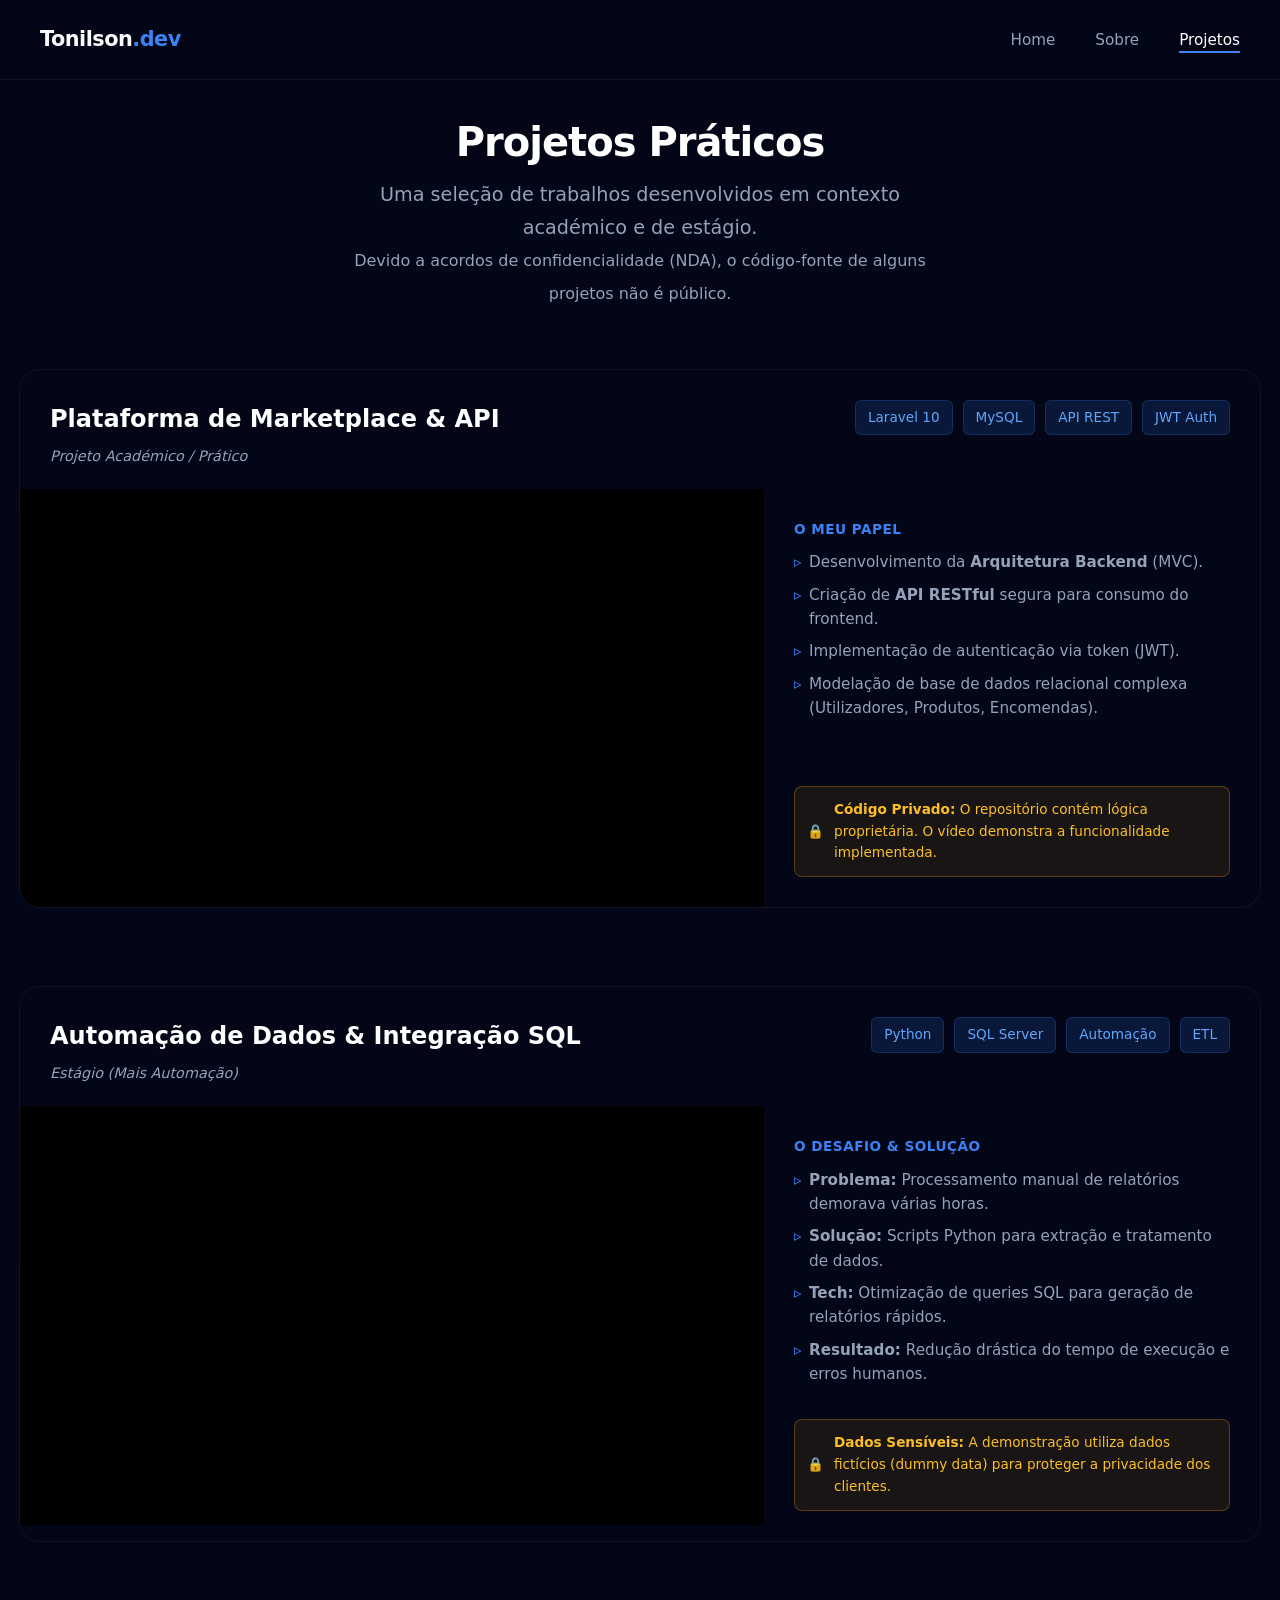
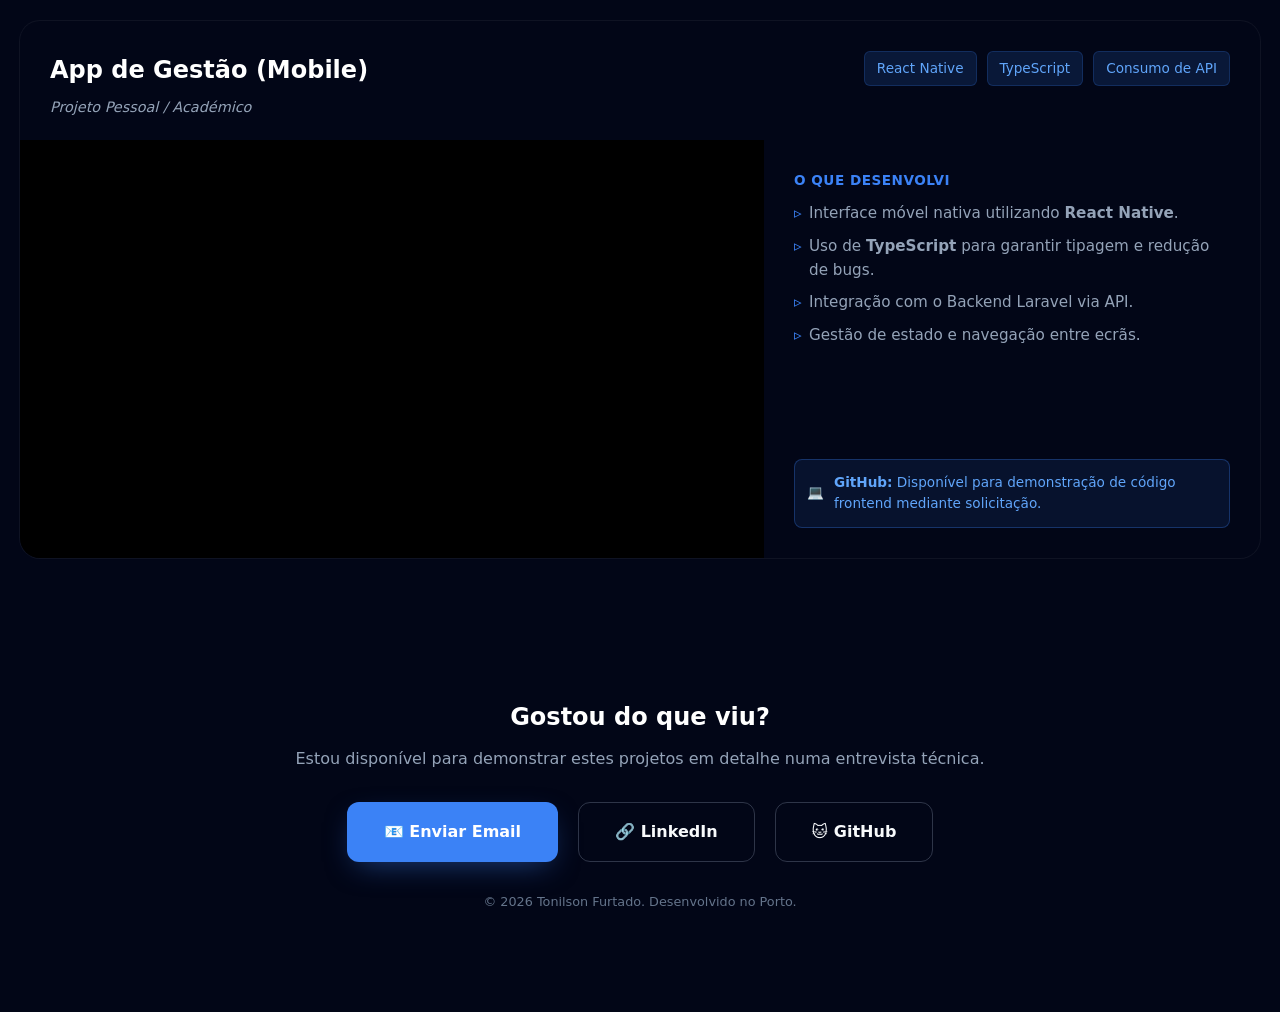
==== projetos.html @ 2f73ee65 "feat: primeiro commit - portfolio pessoal" ====
<!DOCTYPE html>
<html lang="pt-PT">
<head>
    <meta charset="UTF-8">
    <meta name="viewport" content="width=device-width, initial-scale=1.0">
    <title>Projetos | Tonilson Furtado</title>
    <meta name="description" content="Demonstração prática de projetos em Laravel, PHP, Python e React Native.">
    <link rel="stylesheet" href="assets/css/style.css">
</head>
<body>

    <nav class="navbar">
        <div class="nav-logo">Tonilson<span>.dev</span></div>
        <ul class="nav-links">
            <li><a href="index.html" class="nav-link">Home</a></li>
            <li><a href="sobre.html" class="nav-link">Sobre</a></li>
            <li><a href="projetos.html" class="nav-link active">Projetos</a></li>
        </ul>
    </nav>

    <main class="about-wrapper"> <div class="container">

            <section class="projects-intro animate-up" style="transition-delay: 100ms;">
                <h1 class="hero-title" style="font-size: 2.5rem; margin-bottom: 15px;">
                    Projetos Práticos
                </h1>
                <p class="hero-subtitle" style="margin-bottom: 0;">
                    Uma seleção de trabalhos desenvolvidos em contexto académico e de estágio.
                    <br>
                    <small style="color: var(--text-muted);">Devido a acordos de confidencialidade (NDA), o código-fonte de alguns projetos não é público.</small>
                </p>
            </section>

            <div class="projects-list">

                <article class="project-card animate-up" style="transition-delay: 200ms;">
                    <div class="project-header">
                        <div class="project-title">
                            <h3>Plataforma de Marketplace & API</h3>
                            <span class="project-context">Projeto Académico / Prático</span>
                        </div>
                        <div class="skill-tags">
                            <span class="tag primary">Laravel 10</span>
                            <span class="tag primary">MySQL</span>
                            <span class="tag primary">API REST</span>
                            <span class="tag primary">JWT Auth</span>
                        </div>
                    </div>

                    <div class="project-body">
                        <div class="video-wrapper">
                            <iframe src="https://www.youtube.com/embed/placeholder" title="Demo Marketplace" frameborder="0" allowfullscreen></iframe>
                        </div>

                        <div class="project-details">
                            <div class="detail-block">
                                <div class="detail-title">O Meu Papel</div>
                                <ul class="detail-list">
                                    <li>Desenvolvimento da <strong>Arquitetura Backend</strong> (MVC).</li>
                                    <li>Criação de <strong>API RESTful</strong> segura para consumo do frontend.</li>
                                    <li>Implementação de autenticação via token (JWT).</li>
                                    <li>Modelação de base de dados relacional complexa (Utilizadores, Produtos, Encomendas).</li>
                                </ul>
                            </div>

                            <div class="nda-badge">
                                <span>🔒</span>
                                <div><strong>Código Privado:</strong> O repositório contém lógica proprietária. O vídeo demonstra a funcionalidade implementada.</div>
                            </div>
                        </div>
                    </div>
                </article>

                <article class="project-card animate-up" style="transition-delay: 300ms;">
                    <div class="project-header">
                        <div class="project-title">
                            <h3>Automação de Dados & Integração SQL</h3>
                            <span class="project-context">Estágio (Mais Automação)</span>
                        </div>
                        <div class="skill-tags">
                            <span class="tag primary">Python</span>
                            <span class="tag primary">SQL Server</span>
                            <span class="tag primary">Automação</span>
                            <span class="tag primary">ETL</span>
                        </div>
                    </div>

                    <div class="project-body">
                        <div class="video-wrapper">
                            <iframe src="https://www.youtube.com/embed/placeholder" title="Demo Automação" frameborder="0" allowfullscreen></iframe>
                        </div>

                        <div class="project-details">
                            <div class="detail-block">
                                <div class="detail-title">O Desafio & Solução</div>
                                <ul class="detail-list">
                                    <li><strong>Problema:</strong> Processamento manual de relatórios demorava várias horas.</li>
                                    <li><strong>Solução:</strong> Scripts Python para extração e tratamento de dados.</li>
                                    <li><strong>Tech:</strong> Otimização de queries SQL para geração de relatórios rápidos.</li>
                                    <li><strong>Resultado:</strong> Redução drástica do tempo de execução e erros humanos.</li>
                                </ul>
                            </div>

                            <div class="nda-badge">
                                <span>🔒</span>
                                <div><strong>Dados Sensíveis:</strong> A demonstração utiliza dados fictícios (dummy data) para proteger a privacidade dos clientes.</div>
                            </div>
                        </div>
                    </div>
                </article>

                <article class="project-card animate-up" style="transition-delay: 400ms;">
                    <div class="project-header">
                        <div class="project-title">
                            <h3>App de Gestão (Mobile)</h3>
                            <span class="project-context">Projeto Pessoal / Académico</span>
                        </div>
                        <div class="skill-tags">
                            <span class="tag primary">React Native</span>
                            <span class="tag primary">TypeScript</span>
                            <span class="tag primary">Consumo de API</span>
                        </div>
                    </div>

                    <div class="project-body">
                        <div class="video-wrapper">
                            <iframe src="https://www.youtube.com/embed/placeholder" title="Demo App Mobile" frameborder="0" allowfullscreen></iframe>
                        </div>

                        <div class="project-details">
                            <div class="detail-block">
                                <div class="detail-title">O Que Desenvolvi</div>
                                <ul class="detail-list">
                                    <li>Interface móvel nativa utilizando <strong>React Native</strong>.</li>
                                    <li>Uso de <strong>TypeScript</strong> para garantir tipagem e redução de bugs.</li>
                                    <li>Integração com o Backend Laravel via API.</li>
                                    <li>Gestão de estado e navegação entre ecrãs.</li>
                                </ul>
                            </div>
                            
                            <div class="nda-badge" style="background: rgba(59, 130, 246, 0.1); border-color: rgba(59, 130, 246, 0.3); color: #60a5fa;">
                                <span>💻</span>
                                <div><strong>GitHub:</strong> Disponível para demonstração de código frontend mediante solicitação.</div>
                            </div>
                        </div>
                    </div>
                </article>

            </div>

            <section style="margin-top: 100px; padding: 40px; background: var(--bg-card); border-radius: 20px; text-align: center; border: 1px solid var(--border-subtle);">
                <h2 style="color: #fff; margin-bottom: 10px;">Gostou do que viu?</h2>
                <p style="color: var(--text-muted); margin-bottom: 30px;">
                    Estou disponível para demonstrar estes projetos em detalhe numa entrevista técnica.
                </p>
                <div style="display: flex; gap: 20px; justify-content: center; flex-wrap: wrap;">
                    <a href="mailto:furtadotonilson5@gmail.com" class="btn btn-primary">
                        📧 Enviar Email
                    </a>
                    <a href="https://linkedin.com/in/tonilson-furtado" target="_blank" class="btn btn-secondary">
                        🔗 LinkedIn
                    </a>
                    <a href="https://github.com/tonilson" target="_blank" class="btn btn-secondary">
                        🐱 GitHub
                    </a>
                </div>
                <p style="margin-top: 30px; font-size: 0.8rem; color: #64748b;">
                    &copy; 2026 Tonilson Furtado. Desenvolvido no Porto.
                </p>
            </section>

        </div>
    </main>

    <script src="assets/js/main.js"></script>
</body>
</html>
---- assets/css/style.css ----
:root {
    --bg-solid: #020617;
    --primary: #3b82f6;
    --primary-glow: rgba(59, 130, 246, 0.5);
    --text-main: #f8fafc;
    --text-muted: #94a3b8;
    --font-main: 'Inter', system-ui, -apple-system, sans-serif;
    --nav-height: 80px;
}

* {
    margin: 0;
    padding: 0;
    box-sizing: border-box;
}

body {
    background-color: var(--bg-solid);
    color: var(--text-main);
    font-family: var(--font-main);
    line-height: 1.6;
    overflow-x: hidden;
}

a { text-decoration: none; color: inherit; }
ul { list-style: none; }


.navbar {
    position: fixed; 
    top: 0;
    left: 0;
    width: 100%;
    height: var(--nav-height);
    display: flex;
    justify-content: space-between;
    align-items: center;
    padding: 0 40px;
    z-index: 1000;
    
 
    background: rgba(2, 6, 23, 0.85); 
    backdrop-filter: blur(12px);      
    -webkit-backdrop-filter: blur(12px);
    border-bottom: 1px solid rgba(255, 255, 255, 0.05); 
}

.nav-logo {
    font-size: 1.3rem;
    font-weight: 800;
    color: var(--text-main);
    letter-spacing: -0.5px;
}

.nav-logo span { color: var(--primary); }

.nav-links {
    display: flex;
    gap: 40px;
}

.nav-link {
    color: var(--text-muted);
    font-weight: 500;
    font-size: 0.95rem;
    position: relative;
    transition: color 0.3s ease;
}


.nav-link::after {
    content: '';
    position: absolute;
    width: 0;
    height: 2px;
    bottom: -4px;
    left: 0;
    background-color: var(--primary);
    transition: width 0.3s ease;
}

.nav-link:hover {
    color: #fff;
}

.nav-link:hover::after,
.nav-link.active::after {
    width: 100%; 
}

.nav-link.active {
    color: #fff;
}


.home-wrapper {
    min-height: 100vh;
    display: flex;
    align-items: center;     
    justify-content: center; 
    padding-top: var(--nav-height); 
    background: radial-gradient(circle at top, #0f172a 0%, var(--bg-solid) 70%);
}

.hero-container {
    max-width: 800px; 
    width: 100%;
    padding: 0 20px;
    text-align: center;
}

.hero-text {
    display: flex;
    flex-direction: column;
    align-items: center;
}


.status-badge {
    display: inline-flex;
    align-items: center;
    gap: 8px;
    background: rgba(30, 41, 59, 0.6);
    border: 1px solid rgba(59, 130, 246, 0.3);
    color: #60a5fa;
    padding: 8px 16px;
    border-radius: 50px;
    font-size: 0.85rem;
    font-weight: 500;
    margin-bottom: 30px;
}

.status-dot {
    width: 8px;
    height: 8px;
    background-color: #22c55e;
    border-radius: 50%;
    box-shadow: 0 0 10px #22c55e;
    animation: pulse 2s infinite;
}


.hero-title {
    font-size: clamp(2.5rem, 6vw, 4.5rem); 
    line-height: 1.1;
    font-weight: 800;
    margin-bottom: 24px;
    color: #fff;
    letter-spacing: -1px;
}

.hero-title span {
    background: linear-gradient(to right, #60a5fa, #3b82f6, #60a5fa);
    background-size: 200% auto;
    -webkit-background-clip: text;
    -webkit-text-fill-color: transparent;
    animation: shine 5s linear infinite;
}

.hero-subtitle {
    font-size: 1.2rem;
    color: var(--text-muted);
    line-height: 1.7;
    margin-bottom: 48px;
    max-width: 600px; 
    margin-left: auto;
    margin-right: auto;
}

.hero-subtitle strong {
    color: #e2e8f0;
    font-weight: 600;
}


.cta-group {
    display: flex;
    gap: 20px;
    justify-content: center;
    flex-wrap: wrap;
}

.btn {
    display: inline-flex;
    align-items: center;
    justify-content: center;
    padding: 16px 36px;
    border-radius: 12px;
    font-weight: 600;
    text-decoration: none;
    transition: all 0.3s ease;
}

.btn-primary {
    background: var(--primary);
    color: white;
    box-shadow: 0 10px 30px -10px var(--primary-glow);
    border: 1px solid transparent;
}

.btn-primary:hover {
    transform: translateY(-3px);
    background: #2563eb;
    box-shadow: 0 20px 40px -10px var(--primary-glow);
}

.btn-secondary {
    background: transparent;
    border: 1px solid rgba(148, 163, 184, 0.3);
    color: var(--text-main);
}

.btn-secondary:hover {
    border-color: #fff;
    background: rgba(255, 255, 255, 0.05);
}


.animate-up {
    opacity: 0;
    transform: translateY(30px);
    transition: opacity 0.8s ease-out, transform 0.8s ease-out;
}

.animate-up.visible {
    opacity: 1;
    transform: translateY(0);
}


.about-wrapper {
    padding: 120px 20px 60px 20px;
    min-height: 100vh;
    background: var(--bg-solid);
}

.about-container {
    max-width: 1000px; 
    margin: 0 auto;
}


.about-intro {
    display: grid;
    grid-template-columns: 1.5fr 1fr; 
    gap: 60px;
    align-items: center;
    margin-bottom: 80px;
}

.text-content p {
    margin-bottom: 20px;
    color: var(--text-muted);
    font-size: 1.05rem;
    line-height: 1.8;
}

.text-content strong {
    color: #e2e8f0;
    font-weight: 600;
}


.about-image-wrapper {
    position: relative;
    display: flex;
    justify-content: center;
}

.about-img {
    width: 100%;
    max-width: 350px;
    height: 380px;
    object-fit: cover;
    object-position: top; 
    border-radius: 24px;
    border: 1px solid var(--border-subtle);
    box-shadow: 0 20px 40px -10px rgba(0,0,0,0.6);
    filter: grayscale(10%);
    transition: filter 0.3s, transform 0.3s;
}

.about-img:hover {
    filter: grayscale(0%);
    transform: translateY(-5px);
}


.skills-grid {
    display: grid;
    grid-template-columns: 1fr 1fr;
    gap: 30px;
    margin-bottom: 80px;
}

.skill-card {
    background: rgba(15, 23, 42, 0.6);
    border: 1px solid var(--border-subtle);
    padding: 30px;
    border-radius: 16px;
    transition: transform 0.3s ease;
}

.skill-card:hover {
    transform: translateY(-5px);
    border-color: rgba(59, 130, 246, 0.3);
}

.skill-card.main {
    background: linear-gradient(to bottom right, rgba(15, 23, 42, 0.8), rgba(59, 130, 246, 0.05));
    border-color: rgba(59, 130, 246, 0.2);
}

.skill-header {
    font-size: 1.2rem;
    font-weight: 700;
    color: #fff;
    margin-bottom: 15px;
    display: flex;
    align-items: center;
    gap: 10px;
}

.skill-desc {
    font-size: 0.9rem;
    color: var(--text-muted);
    margin-bottom: 20px;
    border-bottom: 1px solid rgba(255,255,255,0.05);
    padding-bottom: 15px;
}

.skill-tags {
    display: flex;
    flex-wrap: wrap;
    gap: 10px;
}

.tag {
    font-size: 0.85rem;
    padding: 6px 12px;
    border-radius: 6px;
    font-weight: 500;
}

.tag.primary {
    background: rgba(59, 130, 246, 0.15);
    color: #60a5fa;
    border: 1px solid rgba(59, 130, 246, 0.2);
}

.tag.secondary {
    background: rgba(148, 163, 184, 0.1);
    color: #cbd5e1;
    border: 1px solid rgba(148, 163, 184, 0.15);
}


.timeline-section {
    display: grid;
    grid-template-columns: 1fr 1fr;
    gap: 60px;
}

.section-subtitle {
    font-size: 1.5rem;
    color: #fff;
    margin-bottom: 30px;
    border-bottom: 2px solid var(--border-subtle);
    padding-bottom: 10px;
    display: inline-block;
}

.timeline-item {
    position: relative;
    padding-left: 20px;
    border-left: 2px solid var(--border-subtle);
    margin-bottom: 40px;
}

.timeline-item::before {
    content: '';
    position: absolute;
    left: -6px;
    top: 0;
    width: 10px;
    height: 10px;
    border-radius: 50%;
    background: var(--bg-solid);
    border: 2px solid var(--primary);
}

.tm-date {
    display: block;
    font-size: 0.85rem;
    color: var(--primary);
    font-weight: 600;
    margin-bottom: 5px;
    text-transform: uppercase;
    letter-spacing: 0.5px;
}

.tm-role {
    font-size: 1.1rem;
    font-weight: 700;
    color: #fff;
    margin-bottom: 5px;
}

.tm-place {
    font-size: 0.95rem;
    color: #cbd5e1;
    margin-bottom: 15px;
    font-style: italic;
}

.tm-list {
    padding-left: 15px;
}

.tm-list li {
    font-size: 0.95rem;
    color: var(--text-muted);
    margin-bottom: 8px;
    list-style-type: disc;
}


@media (max-width: 900px) {
    .about-intro {
        grid-template-columns: 1fr;
        text-align: center;
    }
    .about-image-wrapper {
        order: -1; 
        margin-bottom: 30px;
    }
    .about-img { max-width: 280px; height: 300px; }
    .skills-grid, .timeline-section { grid-template-columns: 1fr; gap: 40px; }
}


.languages-grid {
    display: grid;
    grid-template-columns: repeat(auto-fit, minmax(200px, 1fr));
    gap: 20px;
    margin-top: 20px;
}

.lang-card {
    background: rgba(15, 23, 42, 0.4);
    border: 1px solid var(--border-subtle);
    padding: 20px;
    border-radius: 12px;
    display: flex;
    align-items: center;
    gap: 15px;
}

.lang-icon {
    font-size: 1.5rem;
}

.lang-info h4 {
    font-size: 1rem;
    color: #fff;
    margin-bottom: 2px;
}

.lang-info span {
    font-size: 0.85rem;
    color: var(--text-muted);
}

.projects-intro {
    text-align: center;
    max-width: 700px;
    margin: 0 auto 60px auto;
}


.projects-list {
    display: flex;
    flex-direction: column;
    gap: 80px; 
}


.project-card {
    background: var(--bg-card);
    border: 1px solid var(--border-subtle);
    border-radius: 20px;
    overflow: hidden;
    position: relative;
    box-shadow: 0 0 0 1px rgba(255,255,255,0.05);
}


.project-header {
    padding: 30px 30px 20px 30px;
    border-bottom: 1px solid var(--border-subtle);
    display: flex;
    justify-content: space-between;
    align-items: flex-start;
    flex-wrap: wrap;
    gap: 20px;
}

.project-title h3 {
    font-size: 1.5rem;
    color: #fff;
    margin-bottom: 5px;
}

.project-context {
    font-size: 0.9rem;
    color: var(--text-muted);
    font-style: italic;
}


.project-body {
    display: grid;
    grid-template-columns: 1.2fr 0.8fr; 
}


.video-wrapper {
    position: relative;
    padding-bottom: 56.25%; 
    height: 0;
    background: #000;
    border-right: 1px solid var(--border-subtle);
}

.video-wrapper iframe {
    position: absolute;
    top: 0;
    left: 0;
    width: 100%;
    height: 100%;
}


.project-details {
    padding: 30px;
    display: flex;
    flex-direction: column;
    justify-content: center;
}

.detail-block {
    margin-bottom: 25px;
}

.detail-title {
    font-size: 0.85rem;
    text-transform: uppercase;
    color: var(--primary);
    font-weight: 700;
    margin-bottom: 10px;
    letter-spacing: 0.5px;
}

.detail-list {
    list-style: none;
    padding: 0;
}

.detail-list li {
    font-size: 0.95rem;
    color: var(--text-muted);
    margin-bottom: 8px;
    padding-left: 15px;
    position: relative;
}

.detail-list li::before {
    content: '▹';
    color: var(--primary);
    position: absolute;
    left: 0;
}


.nda-badge {
    margin-top: auto; 
    background: rgba(245, 158, 11, 0.1); 
    border: 1px solid rgba(245, 158, 11, 0.3);
    color: #fbbf24;
    padding: 12px;
    border-radius: 8px;
    font-size: 0.85rem;
    display: flex;
    align-items: center;
    gap: 10px;
}


@media (max-width: 900px) {
    .project-body {
        grid-template-columns: 1fr; 
    }
    .video-wrapper {
        border-right: none;
        border-bottom: 1px solid var(--border-subtle);
    }
    .project-header {
        flex-direction: column;
        gap: 10px;
    }
}

@keyframes pulse {
    0% { box-shadow: 0 0 0 0 rgba(34, 197, 94, 0.4); }
    70% { box-shadow: 0 0 0 10px rgba(34, 197, 94, 0); }
    100% { box-shadow: 0 0 0 0 rgba(34, 197, 94, 0); }
}

@keyframes shine {
    to { background-position: 200% center; }
}


@media (max-width: 768px) {
    .navbar { padding: 0 20px; }
    .nav-links { gap: 20px; font-size: 0.85rem; }
    .hero-title { font-size: 2.5rem; }
}
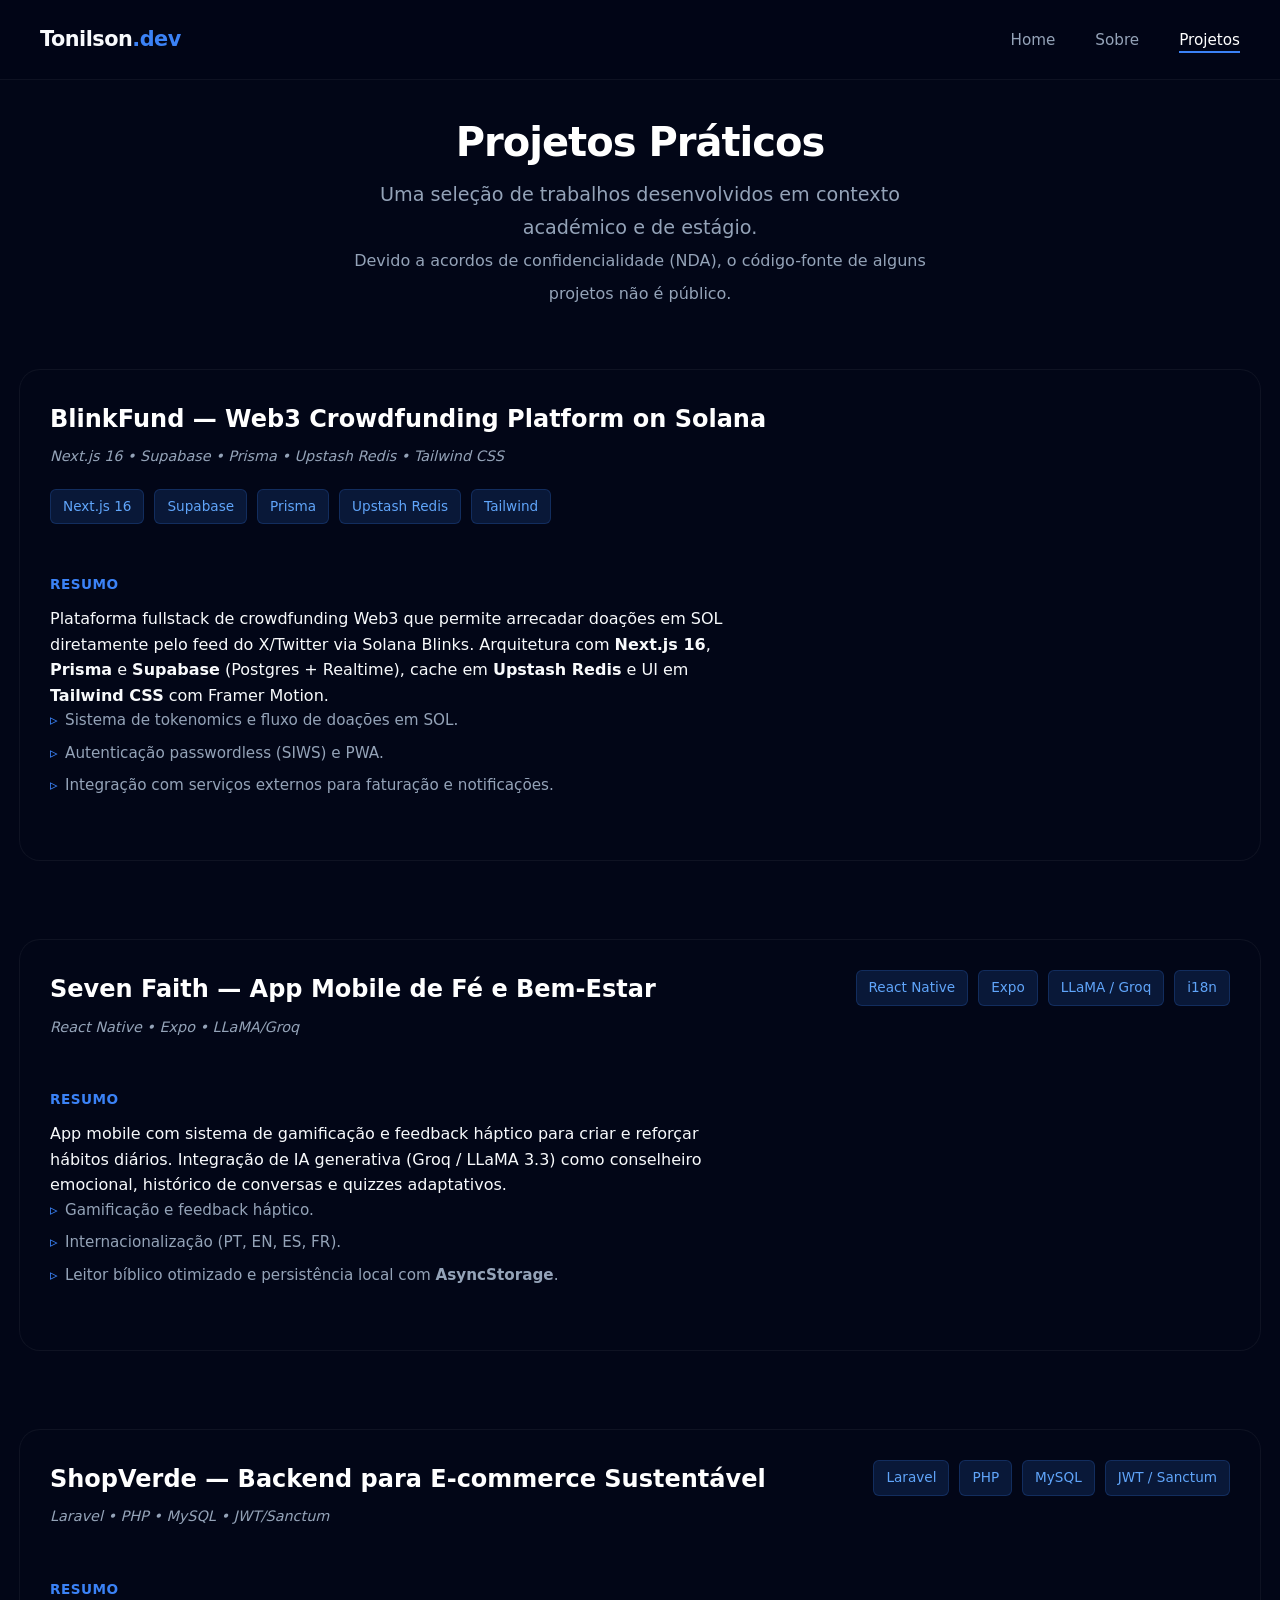
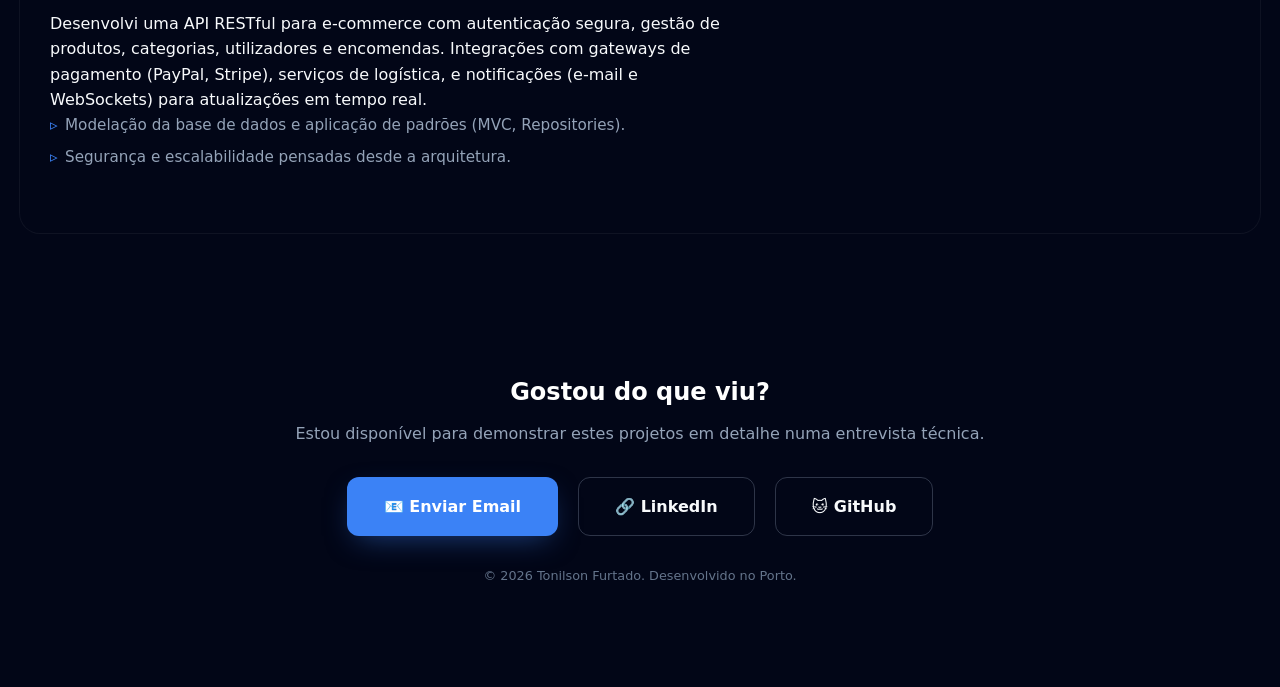
==== commit 6ac4d530: "feat: atualizar conteúdo do site com informações completas do CV (nome, skills, experiência e projet" ====
--- a/projetos.html
+++ b/projetos.html
@@ -36,36 +36,28 @@
                 <article class="project-card animate-up" style="transition-delay: 200ms;">
                     <div class="project-header">
                         <div class="project-title">
-                            <h3>Plataforma de Marketplace & API</h3>
-                            <span class="project-context">Projeto Académico / Prático</span>
+                            <h3>BlinkFund — Web3 Crowdfunding Platform on Solana</h3>
+                            <span class="project-context">Next.js 16 • Supabase • Prisma • Upstash Redis • Tailwind CSS</span>
                         </div>
                         <div class="skill-tags">
-                            <span class="tag primary">Laravel 10</span>
-                            <span class="tag primary">MySQL</span>
-                            <span class="tag primary">API REST</span>
-                            <span class="tag primary">JWT Auth</span>
+                            <span class="tag primary">Next.js 16</span>
+                            <span class="tag primary">Supabase</span>
+                            <span class="tag primary">Prisma</span>
+                            <span class="tag primary">Upstash Redis</span>
+                            <span class="tag primary">Tailwind</span>
                         </div>
                     </div>
 
                     <div class="project-body">
-                        <div class="video-wrapper">
-                            <iframe src="https://www.youtube.com/embed/placeholder" title="Demo Marketplace" frameborder="0" allowfullscreen></iframe>
-                        </div>
-
                         <div class="project-details">
                             <div class="detail-block">
-                                <div class="detail-title">O Meu Papel</div>
+                                <div class="detail-title">Resumo</div>
+                                <p class="detail-list">Plataforma fullstack de crowdfunding Web3 que permite arrecadar doações em SOL diretamente pelo feed do X/Twitter via Solana Blinks. Arquitetura com <strong>Next.js 16</strong>, <strong>Prisma</strong> e <strong>Supabase</strong> (Postgres + Realtime), cache em <strong>Upstash Redis</strong> e UI em <strong>Tailwind CSS</strong> com Framer Motion.</p>
                                 <ul class="detail-list">
-                                    <li>Desenvolvimento da <strong>Arquitetura Backend</strong> (MVC).</li>
-                                    <li>Criação de <strong>API RESTful</strong> segura para consumo do frontend.</li>
-                                    <li>Implementação de autenticação via token (JWT).</li>
-                                    <li>Modelação de base de dados relacional complexa (Utilizadores, Produtos, Encomendas).</li>
+                                  <li>Sistema de tokenomics e fluxo de doações em SOL.</li>
+                                  <li>Autenticação passwordless (SIWS) e PWA.</li>
+                                  <li>Integração com serviços externos para faturação e notificações.</li>
                                 </ul>
-                            </div>
-
-                            <div class="nda-badge">
-                                <span>🔒</span>
-                                <div><strong>Código Privado:</strong> O repositório contém lógica proprietária. O vídeo demonstra a funcionalidade implementada.</div>
                             </div>
                         </div>
                     </div>
@@ -74,36 +66,27 @@
                 <article class="project-card animate-up" style="transition-delay: 300ms;">
                     <div class="project-header">
                         <div class="project-title">
-                            <h3>Automação de Dados & Integração SQL</h3>
-                            <span class="project-context">Estágio (Mais Automação)</span>
+                            <h3>Seven Faith — App Mobile de Fé e Bem-Estar</h3>
+                            <span class="project-context">React Native • Expo • LLaMA/Groq</span>
                         </div>
                         <div class="skill-tags">
-                            <span class="tag primary">Python</span>
-                            <span class="tag primary">SQL Server</span>
-                            <span class="tag primary">Automação</span>
-                            <span class="tag primary">ETL</span>
+                            <span class="tag primary">React Native</span>
+                            <span class="tag primary">Expo</span>
+                            <span class="tag primary">LLaMA / Groq</span>
+                            <span class="tag primary">i18n</span>
                         </div>
                     </div>
 
                     <div class="project-body">
-                        <div class="video-wrapper">
-                            <iframe src="https://www.youtube.com/embed/placeholder" title="Demo Automação" frameborder="0" allowfullscreen></iframe>
-                        </div>
-
                         <div class="project-details">
                             <div class="detail-block">
-                                <div class="detail-title">O Desafio & Solução</div>
+                                <div class="detail-title">Resumo</div>
+                                <p class="detail-list">App mobile com sistema de gamificação e feedback háptico para criar e reforçar hábitos diários. Integração de IA generativa (Groq / LLaMA 3.3) como conselheiro emocional, histórico de conversas e quizzes adaptativos.</p>
                                 <ul class="detail-list">
-                                    <li><strong>Problema:</strong> Processamento manual de relatórios demorava várias horas.</li>
-                                    <li><strong>Solução:</strong> Scripts Python para extração e tratamento de dados.</li>
-                                    <li><strong>Tech:</strong> Otimização de queries SQL para geração de relatórios rápidos.</li>
-                                    <li><strong>Resultado:</strong> Redução drástica do tempo de execução e erros humanos.</li>
+                                    <li>Gamificação e feedback háptico.</li>
+                                    <li>Internacionalização (PT, EN, ES, FR).</li>
+                                    <li>Leitor bíblico otimizado e persistência local com <strong>AsyncStorage</strong>.</li>
                                 </ul>
-                            </div>
-
-                            <div class="nda-badge">
-                                <span>🔒</span>
-                                <div><strong>Dados Sensíveis:</strong> A demonstração utiliza dados fictícios (dummy data) para proteger a privacidade dos clientes.</div>
                             </div>
                         </div>
                     </div>
@@ -112,35 +95,26 @@
                 <article class="project-card animate-up" style="transition-delay: 400ms;">
                     <div class="project-header">
                         <div class="project-title">
-                            <h3>App de Gestão (Mobile)</h3>
-                            <span class="project-context">Projeto Pessoal / Académico</span>
+                            <h3>ShopVerde — Backend para E-commerce Sustentável</h3>
+                            <span class="project-context">Laravel • PHP • MySQL • JWT/Sanctum</span>
                         </div>
                         <div class="skill-tags">
-                            <span class="tag primary">React Native</span>
-                            <span class="tag primary">TypeScript</span>
-                            <span class="tag primary">Consumo de API</span>
+                            <span class="tag primary">Laravel</span>
+                            <span class="tag primary">PHP</span>
+                            <span class="tag primary">MySQL</span>
+                            <span class="tag primary">JWT / Sanctum</span>
                         </div>
                     </div>
 
                     <div class="project-body">
-                        <div class="video-wrapper">
-                            <iframe src="https://www.youtube.com/embed/placeholder" title="Demo App Mobile" frameborder="0" allowfullscreen></iframe>
-                        </div>
-
                         <div class="project-details">
                             <div class="detail-block">
-                                <div class="detail-title">O Que Desenvolvi</div>
+                                <div class="detail-title">Resumo</div>
+                                <p class="detail-list">Desenvolvi uma API RESTful para e-commerce com autenticação segura, gestão de produtos, categorias, utilizadores e encomendas. Integrações com gateways de pagamento (PayPal, Stripe), serviços de logística, e notificações (e-mail e WebSockets) para atualizações em tempo real.</p>
                                 <ul class="detail-list">
-                                    <li>Interface móvel nativa utilizando <strong>React Native</strong>.</li>
-                                    <li>Uso de <strong>TypeScript</strong> para garantir tipagem e redução de bugs.</li>
-                                    <li>Integração com o Backend Laravel via API.</li>
-                                    <li>Gestão de estado e navegação entre ecrãs.</li>
+                                    <li>Modelação da base de dados e aplicação de padrões (MVC, Repositories).</li>
+                                    <li>Segurança e escalabilidade pensadas desde a arquitetura.</li>
                                 </ul>
-                            </div>
-                            
-                            <div class="nda-badge" style="background: rgba(59, 130, 246, 0.1); border-color: rgba(59, 130, 246, 0.3); color: #60a5fa;">
-                                <span>💻</span>
-                                <div><strong>GitHub:</strong> Disponível para demonstração de código frontend mediante solicitação.</div>
                             </div>
                         </div>
                     </div>
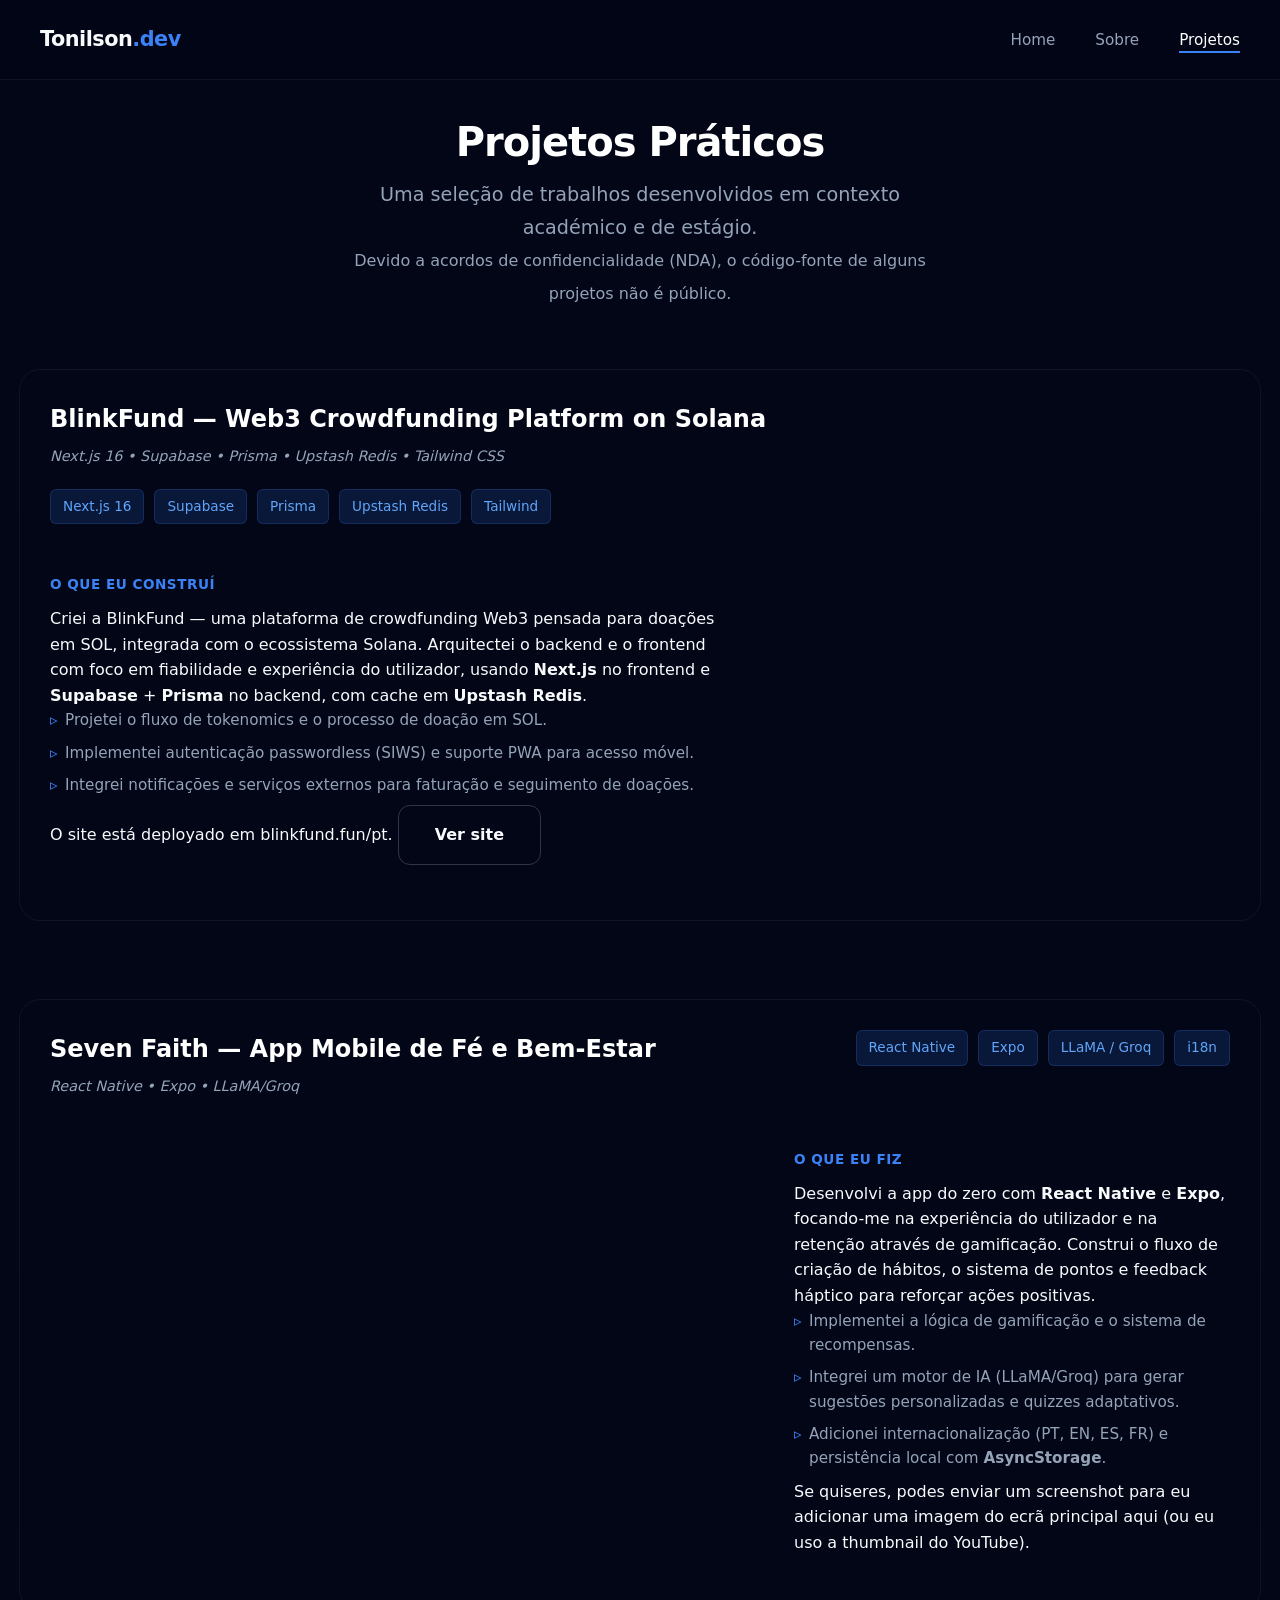
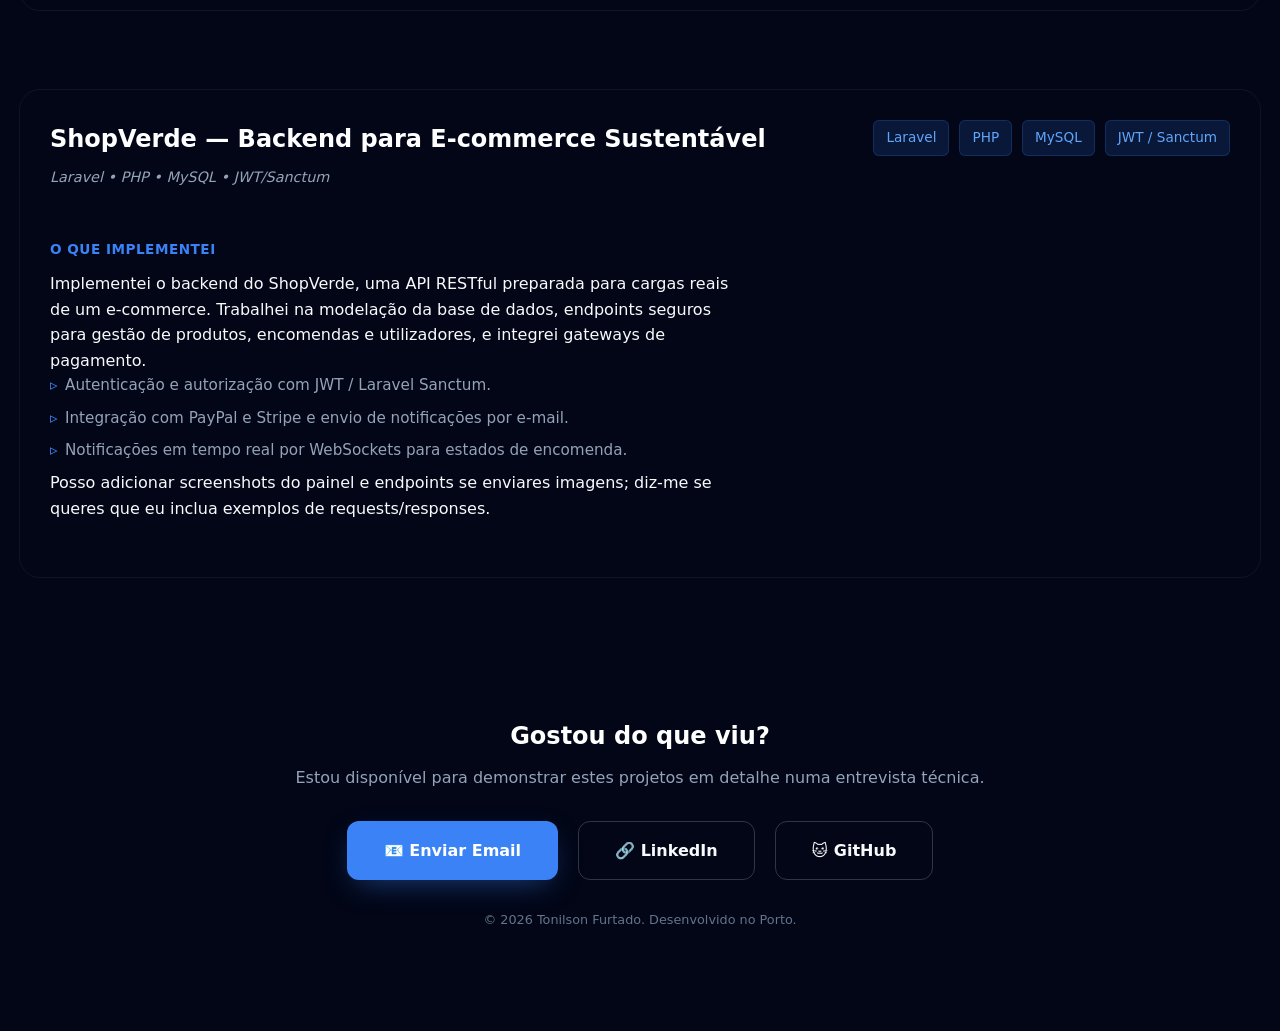
==== commit a2961348: "feat: detalhar projetos em primeira pessoa; inserir YouTube embed Seven Faith; botão BlinkFund" ====
--- a/projetos.html
+++ b/projetos.html
@@ -51,13 +51,14 @@
                     <div class="project-body">
                         <div class="project-details">
                             <div class="detail-block">
-                                <div class="detail-title">Resumo</div>
-                                <p class="detail-list">Plataforma fullstack de crowdfunding Web3 que permite arrecadar doações em SOL diretamente pelo feed do X/Twitter via Solana Blinks. Arquitetura com <strong>Next.js 16</strong>, <strong>Prisma</strong> e <strong>Supabase</strong> (Postgres + Realtime), cache em <strong>Upstash Redis</strong> e UI em <strong>Tailwind CSS</strong> com Framer Motion.</p>
+                                <div class="detail-title">O que eu construí</div>
+                                <p class="detail-list">Criei a BlinkFund — uma plataforma de crowdfunding Web3 pensada para doações em SOL, integrada com o ecossistema Solana. Arquitectei o backend e o frontend com foco em fiabilidade e experiência do utilizador, usando <strong>Next.js</strong> no frontend e <strong>Supabase</strong> + <strong>Prisma</strong> no backend, com cache em <strong>Upstash Redis</strong>.</p>
                                 <ul class="detail-list">
-                                  <li>Sistema de tokenomics e fluxo de doações em SOL.</li>
-                                  <li>Autenticação passwordless (SIWS) e PWA.</li>
-                                  <li>Integração com serviços externos para faturação e notificações.</li>
+                                  <li>Projetei o fluxo de tokenomics e o processo de doação em SOL.</li>
+                                  <li>Implementei autenticação passwordless (SIWS) e suporte PWA para acesso móvel.</li>
+                                  <li>Integrei notificações e serviços externos para faturação e seguimento de doações.</li>
                                 </ul>
+                                <p class="detail-list">O site está deployado em <a href="https://blinkfund.fun/pt" target="_blank" rel="noopener">blinkfund.fun/pt</a>. <a class="btn btn-secondary" href="https://blinkfund.fun/pt" target="_blank" rel="noopener">Ver site</a></p>
                             </div>
                         </div>
                     </div>
@@ -78,15 +79,20 @@
                     </div>
 
                     <div class="project-body">
+                        <div class="project-media" style="margin-bottom:16px;">
+                            <!-- YouTube embed fornecido pelo utilizador -->
+                            <iframe width="560" height="315" src="https://www.youtube.com/embed/vEKyvFXOLxc" title="Seven Faith - Demo" frameborder="0" allow="accelerometer; autoplay; clipboard-write; encrypted-media; gyroscope; picture-in-picture; web-share" allowfullscreen></iframe>
+                        </div>
                         <div class="project-details">
                             <div class="detail-block">
-                                <div class="detail-title">Resumo</div>
-                                <p class="detail-list">App mobile com sistema de gamificação e feedback háptico para criar e reforçar hábitos diários. Integração de IA generativa (Groq / LLaMA 3.3) como conselheiro emocional, histórico de conversas e quizzes adaptativos.</p>
+                                <div class="detail-title">O que eu fiz</div>
+                                <p class="detail-list">Desenvolvi a app do zero com <strong>React Native</strong> e <strong>Expo</strong>, focando-me na experiência do utilizador e na retenção através de gamificação. Construi o fluxo de criação de hábitos, o sistema de pontos e feedback háptico para reforçar ações positivas.</p>
                                 <ul class="detail-list">
-                                    <li>Gamificação e feedback háptico.</li>
-                                    <li>Internacionalização (PT, EN, ES, FR).</li>
-                                    <li>Leitor bíblico otimizado e persistência local com <strong>AsyncStorage</strong>.</li>
+                                    <li>Implementei a lógica de gamificação e o sistema de recompensas.</li>
+                                    <li>Integrei um motor de IA (LLaMA/Groq) para gerar sugestões personalizadas e quizzes adaptativos.</li>
+                                    <li>Adicionei internacionalização (PT, EN, ES, FR) e persistência local com <strong>AsyncStorage</strong>.</li>
                                 </ul>
+                                <p class="detail-list">Se quiseres, podes enviar um screenshot para eu adicionar uma imagem do ecrã principal aqui (ou eu uso a thumbnail do YouTube).</p>
                             </div>
                         </div>
                     </div>
@@ -109,12 +115,14 @@
                     <div class="project-body">
                         <div class="project-details">
                             <div class="detail-block">
-                                <div class="detail-title">Resumo</div>
-                                <p class="detail-list">Desenvolvi uma API RESTful para e-commerce com autenticação segura, gestão de produtos, categorias, utilizadores e encomendas. Integrações com gateways de pagamento (PayPal, Stripe), serviços de logística, e notificações (e-mail e WebSockets) para atualizações em tempo real.</p>
+                                <div class="detail-title">O que implementei</div>
+                                <p class="detail-list">Implementei o backend do ShopVerde, uma API RESTful preparada para cargas reais de um e-commerce. Trabalhei na modelação da base de dados, endpoints seguros para gestão de produtos, encomendas e utilizadores, e integrei gateways de pagamento.</p>
                                 <ul class="detail-list">
-                                    <li>Modelação da base de dados e aplicação de padrões (MVC, Repositories).</li>
-                                    <li>Segurança e escalabilidade pensadas desde a arquitetura.</li>
+                                    <li>Autenticação e autorização com JWT / Laravel Sanctum.</li>
+                                    <li>Integração com PayPal e Stripe e envio de notificações por e-mail.</li>
+                                    <li>Notificações em tempo real por WebSockets para estados de encomenda.</li>
                                 </ul>
+                                <p class="detail-list">Posso adicionar screenshots do painel e endpoints se enviares imagens; diz-me se queres que eu inclua exemplos de requests/responses.</p>
                             </div>
                         </div>
                     </div>
